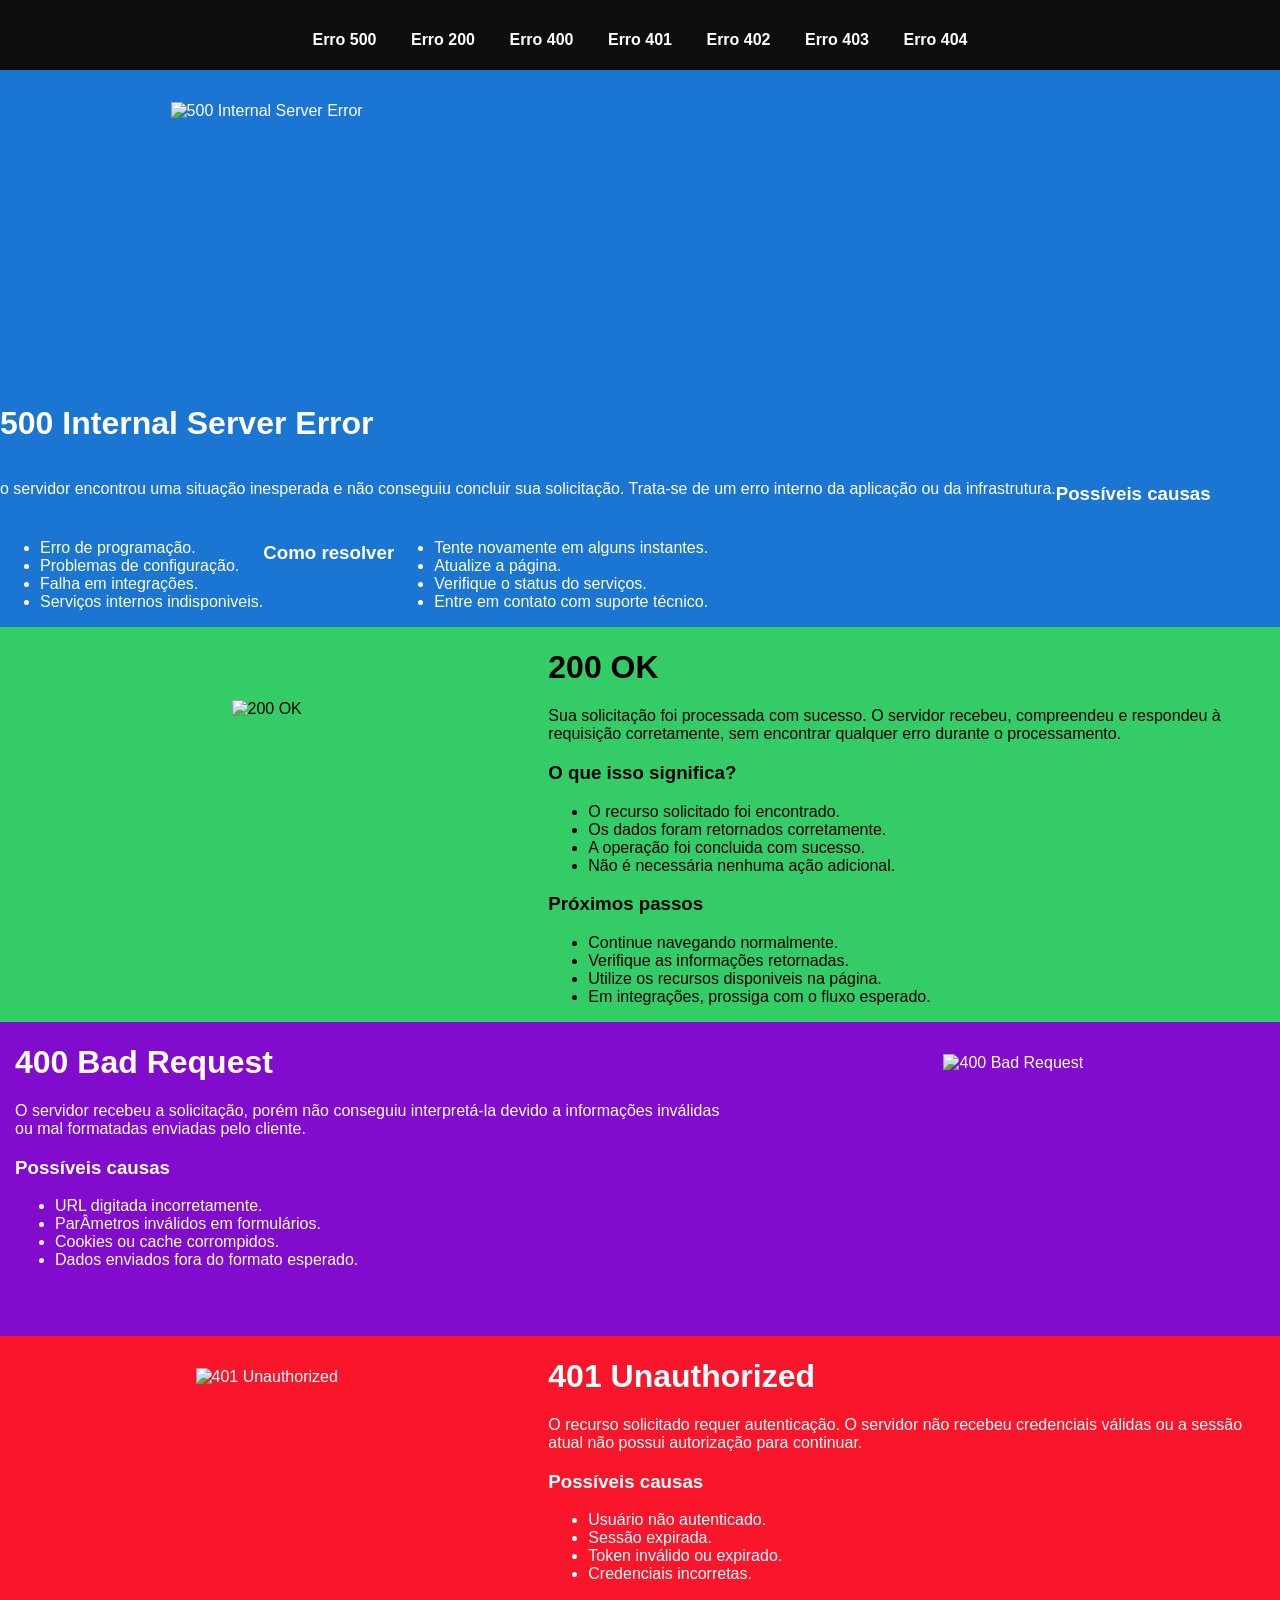
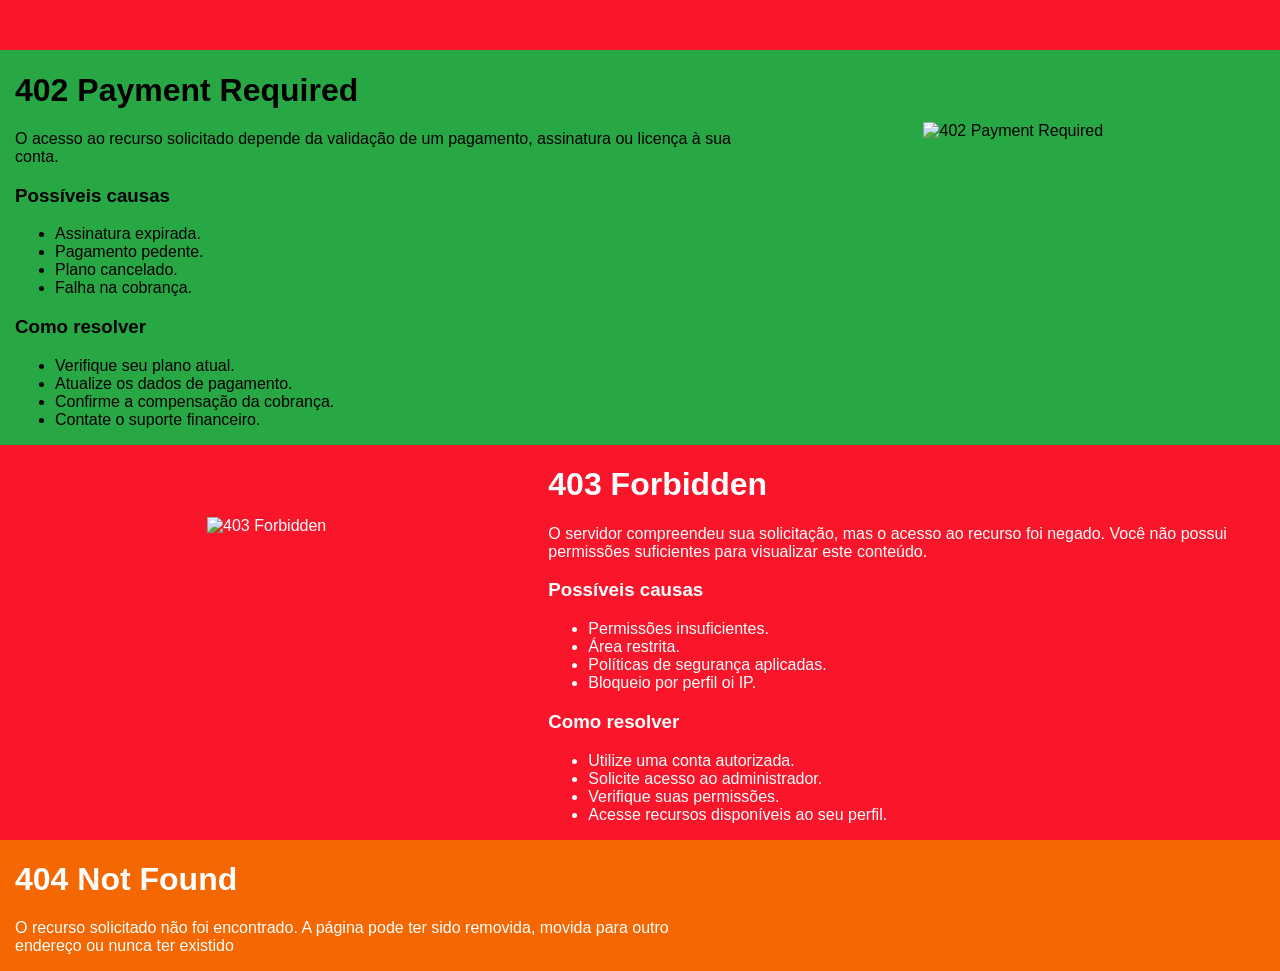
==== website/index.html @ 594a4f5f "aula dia 18" ====
<!DOCTYPE html>
<html lang="en">
<head>
    <meta charset="UTF-8">
    <meta name="viewport" content="width=device-width, initial-scale=1.0">
    <title>website</title>
    <link rel="stylesheet" href="estilos.css">
</head>
<body>
    <div class="barra-navegacao">
        <a href="#ERROR_500" class="btn">Erro 500</a>
        <a href="ERROR_200" class="btn">Erro 200</a>
        <a href="ERROR_400" class="btn">Erro 400</a>
        <a href="ERROR_401" class="btn">Erro 401</a>
        <a href="ERROR_402" class="btn">Erro 402</a>
        <a href="ERROR_403" class="btn">Erro 403</a>
        <a href="ERROR_404" class="btn">Erro 404</a>
    </div>

    <!--Seção: ERROR 500 -->
    <div id="ERROR_500" class="linha text-branco" style="background-color: #1B75D2;">
        <div class="col-5 d-flex alinhar-meio p-2">
            <img class="img-error" src="assets/500.svg" alt="500 Internal Server Error">
    </div>

    <div class="col-7"></div>
    <h1>500 Internal Server Error</h1>
    <p>
        o servidor encontrou uma situação inesperada e não conseguiu concluir
        sua solicitação. Trata-se de um erro interno da aplicação ou da infrastrutura.
    </p>

    <h3>Possíveis causas</h3>
    <ul>
        <li>Erro de programação.</li>
        <li>Problemas de configuração.</li>
        <li>Falha em integrações.</li>
        <li>Serviços internos indisponiveis.</li>
    </ul>
    <h3>Como resolver</h3>
    <ul>
        <li>Tente novamente em alguns instantes.</li>
        <li>Atualize a página.</li>
        <li>Verifique o status do serviços.</li>
        <li>Entre em contato com suporte técnico.</li>
    </ul>
    </div>
</div>

<!-- Seção: ERROR 200 -->
 <div id="ERROR_200" class="linha text-preto" style="background-color: #33CC66;">
    <div class="col-5 d-flex alinhar-meio p-2">
        <img class="img-error" src="assets/200.svg" alt="200 OK">
 </div>

 <div class="col-7">
    <h1>200 OK</h1>
    <p>
        Sua solicitação foi processada com sucesso. O servidor recebeu, compreendeu 
        e respondeu à requisição corretamente, sem encontrar qualquer erro durante
        o processamento.
        
        <h3>O que isso significa?</h3>
        <ul>
            <li>O recurso  solicitado foi encontrado.</li>
            <li>Os dados foram retornados corretamente.</li>
            <li>A operação foi concluida com sucesso.</li>
            <li>Não é necessária nenhuma ação adicional.</li>
        </ul>

        <h3>Próximos passos</h3>
        <ul>
            <li>Continue navegando normalmente.</li>
            <li>Verifique as informações retornadas.</li>
            <li>Utilize os recursos disponiveis na página.</li>
            <li>Em integrações, prossiga com o fluxo esperado.</li>
        </ul>
    </div>
 </div>

 <!-- Seção: ERROR 400 -->
  <div id="ERROR_400" class="linha text-branco" style="background-color: #820CCD;">
    <div class="col-7">
        <h1>400 Bad Request</h1>
        <p>
            O servidor recebeu a solicitação, porém não conseguiu interpretá-la devido
            a informações inválidas ou mal formatadas enviadas pelo cliente.
        </p>

        <h3>Possíveis causas</h3>
        <ul>
            <li>URL digitada incorretamente.</li>
            <li>ParÂmetros inválidos em formulários.</li>
            <li>Cookies ou cache corrompidos.</li>
            <li>Dados enviados fora do formato esperado.</li>
        </ul>
  </div>

  <div class="col-5 d-flex alinhar-meio p-2">
    <img class="img-error" src="assets/400.svg" alt="400 Bad Request">
  </div>
  </div>

  <!-- Seção: ERROR 401 -->
   <div id="ERROR_401" class="linha text-branco" style="background-color: #F9152A;">
    <div class="col-5 d-flex alinhar-meio p-2">
        <img class="img-error" src="assets/401.svg" alt="401 Unauthorized">
   </div>

   <div class="col-7">
    <h1>401 Unauthorized</h1>
    <p>
        O recurso solicitado requer autenticação. O servidor não recebeu credenciais
        válidas ou a sessão atual não possui autorização para continuar.
    </p>

    <h3>Possíveis causas</h3>
    <ul>
        <li>Usuário não autenticado.</li>
        <li>Sessão expirada.</li>
        <li>Token inválido ou expirado.</li>
        <li>Credenciais incorretas.</li>
    </ul>
   </div>
 </div>
  <!-- Seção: ERROR 402 -->
   <div id="ERROR_402" class="linha" style="background-color: #28A745;">
    <div class="col-7">
        <h1>402 Payment Required</h1>
        <p>
            O acesso ao recurso solicitado depende da validação de um pagamento,
            assinatura ou licença à sua conta.
        </p>

        <h3>Possíveis causas</h3>
        <ul>
            <li>Assinatura expirada.</li>
            <li>Pagamento pedente.</li>
            <li>Plano cancelado.</li>
            <li>Falha na cobrança.</li>
        </ul>

        <h3>Como resolver</h3>
        <ul>
            <li>Verifique seu plano atual.</li>
            <li>Atualize os dados de pagamento.</li>
            <li>Confirme a compensação da cobrança.</li>
            <li>Contate o suporte financeiro.</li>
        </ul>
   </div>
      <div class="col-5 d-flex alinhar-meio p-2">
        <img class="img-error" src="assets/402.svg" alt="402 Payment Required">
      </div>
   </div>
   <!-- Seção: ERROR 403 -->
    <div id="ERROR_403" class="linha text-branco" style="background-color: #F9152A;"">
        <div class="col-5 d-flex alinhar-meio p-2">
            <img class="img-error" src="assets/403.svg" alt="403 Forbidden">
        </div>
    <div class="col-7">
        <h1>403 Forbidden</h1>
        <p>
            O servidor compreendeu sua solicitação, mas o acesso ao recurso foi negado.
            Você não possui permissões suficientes para visualizar este conteúdo.

            <h3>Possíveis causas</h3>
            <ul>
                <li>Permissões insuficientes.</li>
                <li>Área restrita.</li>
                <li>Políticas de segurança aplicadas.</li>
                <li>Bloqueio por perfil oi IP.</li>
            </ul>

            <h3>Como resolver</h3>
            <ul>
                <li>Utilize uma conta autorizada.</li>
                <li>Solicite acesso ao administrador.</li>
                <li>Verifique suas permissões.</li>
                <li>Acesse recursos disponíveis ao seu perfil.</li>
            </ul>
        </div>
    </div>

    <!-- Seção:ERROR 404 -->
     <div id="ERROR_404" class="linha text-branco" style="background-color: #F46701;">
        <div class="col-7">
            <h1>404 Not Found</h1>
            <p>
                O recurso solicitado não foi encontrado. A página pode ter sido removida,
                movida para outro endereço ou nunca ter existido
     </div>
</body>
</html>
---- website/estilos.css ----
/* Base e Fundo */
html,
body{
    margin: 0;
    padding: 0;
    color: #000;
    font-family: Arial, Helvetica, sans-serif;
    background-color: #fff;
}

/*  Componentes Globais */
.barra-navegacao{
    height: 60px;
    padding: 5px 10px;
    top: 0;
    left: 0;
    position: sticky;
    text-align: center;
    background-color: #000000f1;
}

.btn{
    color: #fff;
    font-weight: 700;
    text-decoration: none;
    display: inline-flex;
    align-items: center;
    justify-content: center;
    height: 40px;
    min-height: 60px;
    padding: 5px 15px;
    border-radius: 4px;
}

.btn:hover{
    color: #000;
    background-color: #f3f3f3;
}

/* utilitarios de Espaçamento */
.p-1{padding: 1rem!important;}
.p-2{padding: 2rem!important;}
.p-3{padding: 3rem!important;}
.p-4{padding: 4rem!important;}
.p-5{padding: 5rem!important;}

/* Cores de Texto e Midia */
.text-branco{color: #fff !important;}
.text-preto{color: #000 !important;}

.img-error{
    width: auto;
    height: 250px;
    object-fit: contain;
    margin: 0 auto;
    display: block;
}

/* Sistema de Grid e Layout */
.linha{
    display: flex;
    flex-wrap: wrap;
    align-items: stretch;
}

[class^="col-"]{
    padding: 0 15px;
    box-sizing: border-box;
}

.col-1 {width: 8.333%;}
.col-2{width: 16.666%;}
.col-3{width: 25%;}
.col-4{width: 33.333%;}
.col-5{width: 41.666%;}
.col-6{width: 50%;}
.col-7{width: 58.333%;}
.col-8{width: 66.666%;}
.col-9{width: 75%;}
.col-10{width: 83.333%;}
.col-11{width: 91.666%;}
.col-12{width: 100%;}

.d-flex{
    display: flex;
}

.alinhar-meio{
    align-items: center;
}
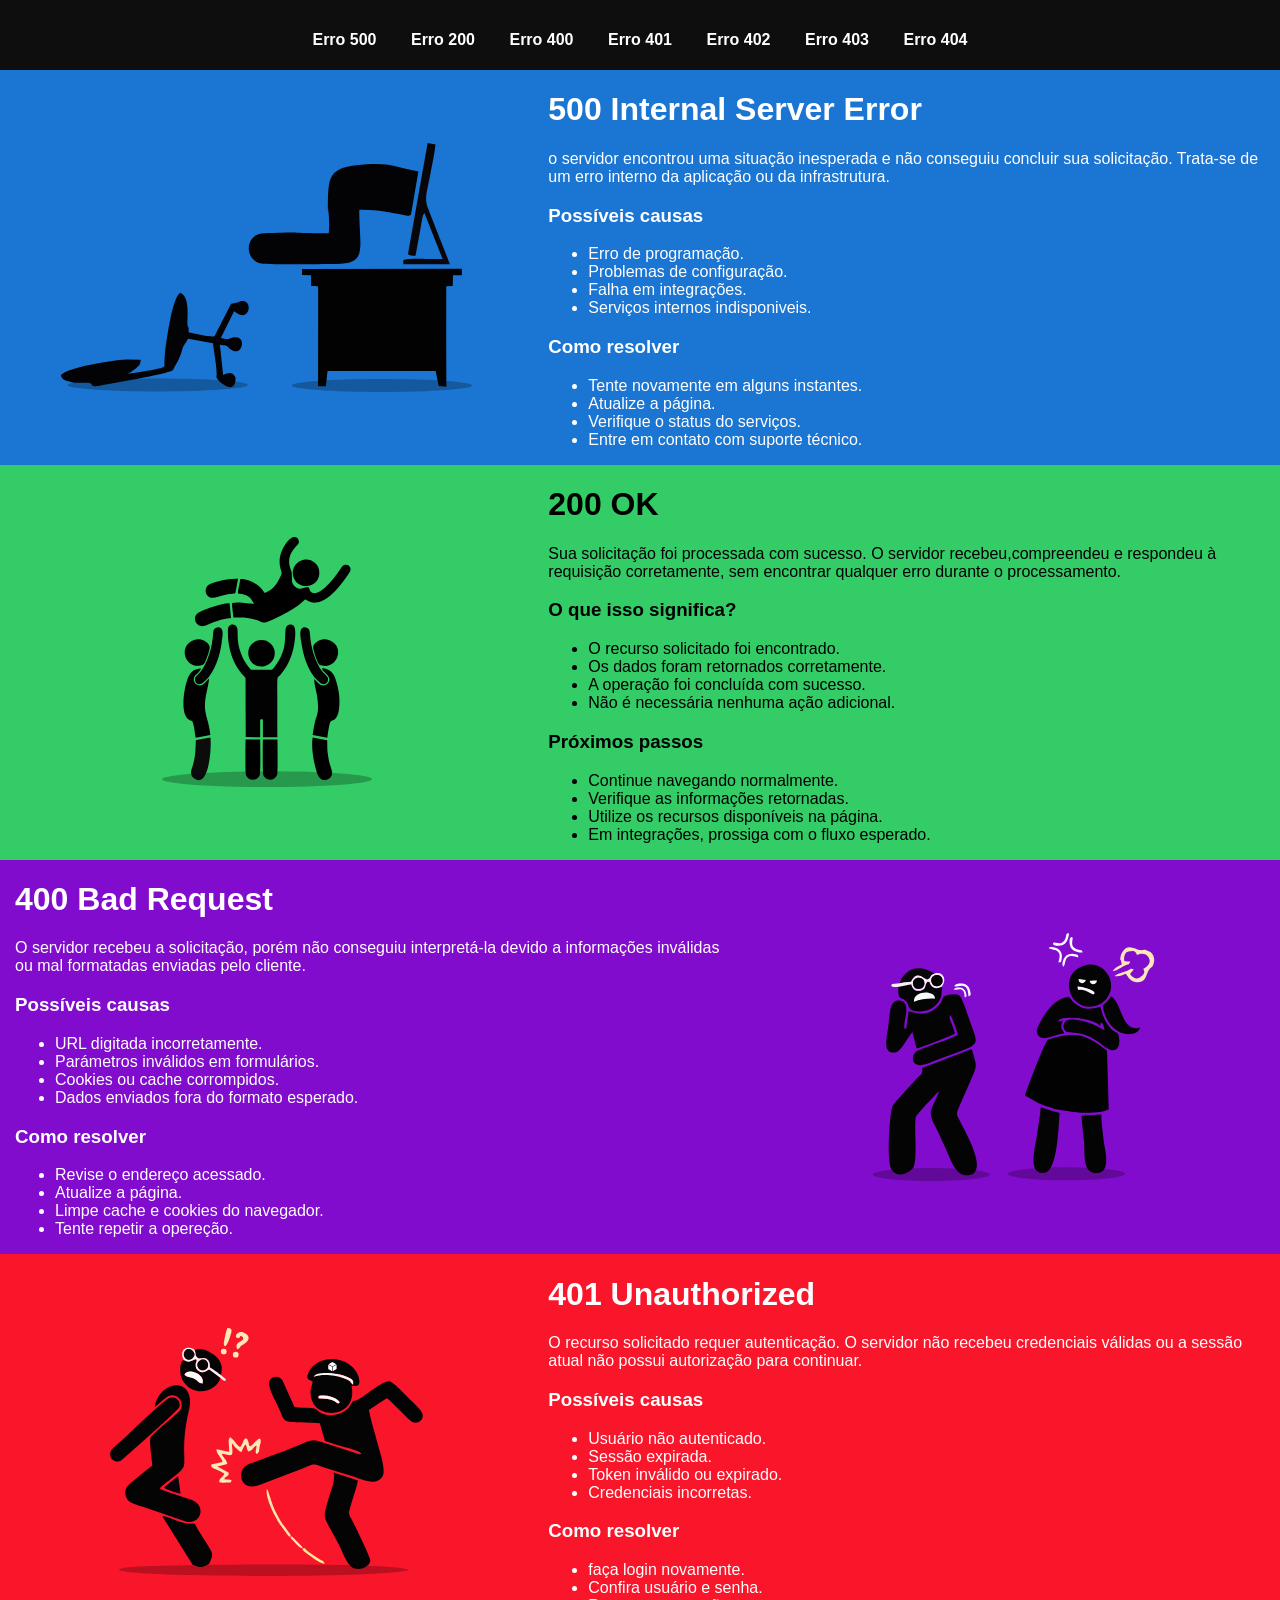
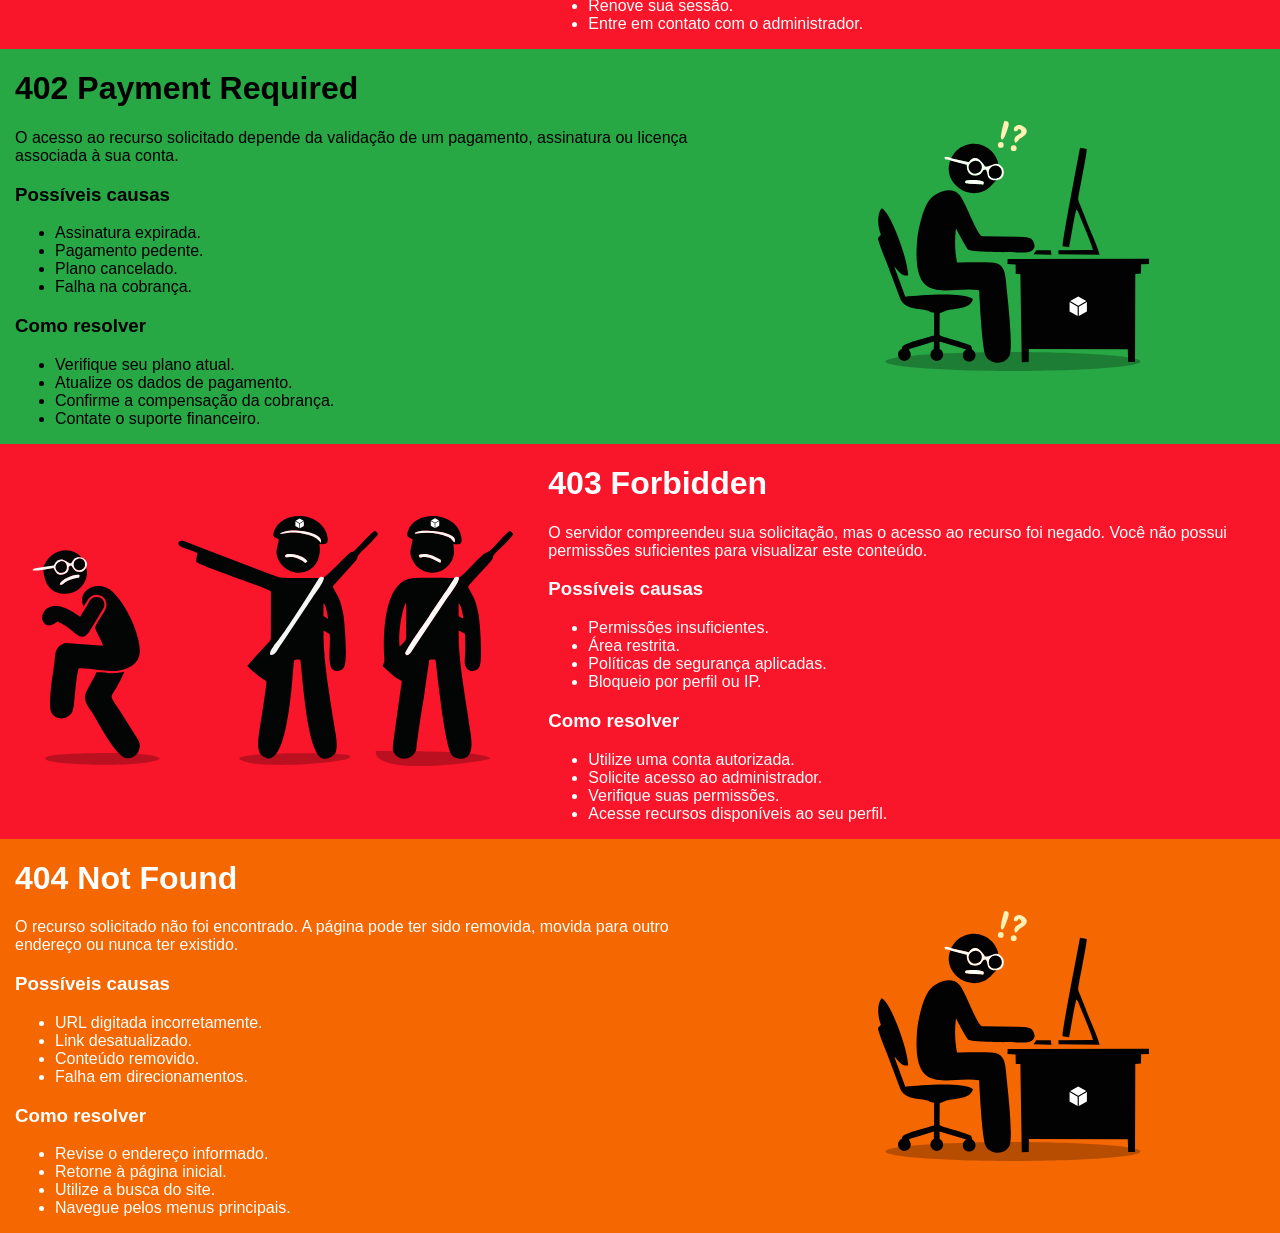
==== commit 0537edfa: "save to compare" ====
--- a/website/index.html
+++ b/website/index.html
@@ -9,12 +9,12 @@
 <body>
     <div class="barra-navegacao">
         <a href="#ERROR_500" class="btn">Erro 500</a>
-        <a href="ERROR_200" class="btn">Erro 200</a>
-        <a href="ERROR_400" class="btn">Erro 400</a>
-        <a href="ERROR_401" class="btn">Erro 401</a>
-        <a href="ERROR_402" class="btn">Erro 402</a>
-        <a href="ERROR_403" class="btn">Erro 403</a>
-        <a href="ERROR_404" class="btn">Erro 404</a>
+        <a href="#ERROR_200" class="btn">Erro 200</a>
+        <a href="#ERROR_400" class="btn">Erro 400</a>
+        <a href="#ERROR_401" class="btn">Erro 401</a>
+        <a href="#ERROR_402" class="btn">Erro 402</a>
+        <a href="#ERROR_403" class="btn">Erro 403</a>
+        <a href="#ERROR_404" class="btn">Erro 404</a>
     </div>
 
     <!--Seção: ERROR 500 -->
@@ -23,12 +23,13 @@
             <img class="img-error" src="assets/500.svg" alt="500 Internal Server Error">
     </div>
 
-    <div class="col-7"></div>
+    <div class="col-7">
     <h1>500 Internal Server Error</h1>
     <p>
         o servidor encontrou uma situação inesperada e não conseguiu concluir
         sua solicitação. Trata-se de um erro interno da aplicação ou da infrastrutura.
     </p>
+    
 
     <h3>Possíveis causas</h3>
     <ul>
@@ -56,15 +57,16 @@
  <div class="col-7">
     <h1>200 OK</h1>
     <p>
-        Sua solicitação foi processada com sucesso. O servidor recebeu, compreendeu 
+        Sua solicitação foi processada com sucesso. O servidor recebeu,compreendeu 
         e respondeu à requisição corretamente, sem encontrar qualquer erro durante
         o processamento.
+    </p>
         
         <h3>O que isso significa?</h3>
         <ul>
             <li>O recurso  solicitado foi encontrado.</li>
             <li>Os dados foram retornados corretamente.</li>
-            <li>A operação foi concluida com sucesso.</li>
+            <li>A operação foi concluída com sucesso.</li>
             <li>Não é necessária nenhuma ação adicional.</li>
         </ul>
 
@@ -72,7 +74,7 @@
         <ul>
             <li>Continue navegando normalmente.</li>
             <li>Verifique as informações retornadas.</li>
-            <li>Utilize os recursos disponiveis na página.</li>
+            <li>Utilize os recursos disponíveis na página.</li>
             <li>Em integrações, prossiga com o fluxo esperado.</li>
         </ul>
     </div>
@@ -90,15 +92,23 @@
         <h3>Possíveis causas</h3>
         <ul>
             <li>URL digitada incorretamente.</li>
-            <li>ParÂmetros inválidos em formulários.</li>
+            <li>Parámetros inválidos em formulários.</li>
             <li>Cookies ou cache corrompidos.</li>
             <li>Dados enviados fora do formato esperado.</li>
         </ul>
-  </div>
+        
+        <h3>Como resolver</h3>
+        <ul>
+            <li>Revise o endereço acessado.</li>
+            <li>Atualize a página.</li>
+            <li>Limpe cache e cookies do navegador.</li>
+            <li>Tente repetir a opereção.</li>
+        </ul>
+    </div>
 
   <div class="col-5 d-flex alinhar-meio p-2">
     <img class="img-error" src="assets/400.svg" alt="400 Bad Request">
-  </div>
+    </div>
   </div>
 
   <!-- Seção: ERROR 401 -->
@@ -106,6 +116,7 @@
     <div class="col-5 d-flex alinhar-meio p-2">
         <img class="img-error" src="assets/401.svg" alt="401 Unauthorized">
    </div>
+   
 
    <div class="col-7">
     <h1>401 Unauthorized</h1>
@@ -121,15 +132,24 @@
         <li>Token inválido ou expirado.</li>
         <li>Credenciais incorretas.</li>
     </ul>
+   
+    <h3>Como resolver</h3>
+    <ul>
+        <li>faça login novamente.</li>
+        <li>Confira usuário e senha.</li>
+        <li>Renove sua sessão.</li>
+        <li>Entre em contato com o administrador.</li>
+    </ul>
    </div>
  </div>
+
   <!-- Seção: ERROR 402 -->
    <div id="ERROR_402" class="linha" style="background-color: #28A745;">
     <div class="col-7">
         <h1>402 Payment Required</h1>
         <p>
             O acesso ao recurso solicitado depende da validação de um pagamento,
-            assinatura ou licença à sua conta.
+            assinatura ou licença associada à sua conta.
         </p>
 
         <h3>Possíveis causas</h3>
@@ -152,11 +172,13 @@
         <img class="img-error" src="assets/402.svg" alt="402 Payment Required">
       </div>
    </div>
+
    <!-- Seção: ERROR 403 -->
     <div id="ERROR_403" class="linha text-branco" style="background-color: #F9152A;"">
         <div class="col-5 d-flex alinhar-meio p-2">
             <img class="img-error" src="assets/403.svg" alt="403 Forbidden">
         </div>
+
     <div class="col-7">
         <h1>403 Forbidden</h1>
         <p>
@@ -168,7 +190,7 @@
                 <li>Permissões insuficientes.</li>
                 <li>Área restrita.</li>
                 <li>Políticas de segurança aplicadas.</li>
-                <li>Bloqueio por perfil oi IP.</li>
+                <li>Bloqueio por perfil ou IP.</li>
             </ul>
 
             <h3>Como resolver</h3>
@@ -187,7 +209,28 @@
             <h1>404 Not Found</h1>
             <p>
                 O recurso solicitado não foi encontrado. A página pode ter sido removida,
-                movida para outro endereço ou nunca ter existido
-     </div>
+                movida para outro endereço ou nunca ter existido.
+
+                <h3>Possíveis causas</h3>
+                <ul>
+                    <li>URL digitada incorretamente.</li>
+                    <li>Link desatualizado.</li>
+                    <li>Conteúdo removido.</li>
+                    <li>Falha em direcionamentos.</li>
+                </ul>
+
+                <h3>Como resolver</h3>
+                <ul>
+                    <li>Revise o endereço informado.</li>
+                    <li>Retorne à página inicial.</li>
+                    <li>Utilize a busca do site.</li>
+                    <li>Navegue pelos menus principais.</li>
+                </ul>
+            </div>
+
+            <div class="col-5 d-flex alinhar-meio p-2">
+                <img class="img-error" src="assets/404.svg" alt="404 Not Found">
+            </div>
+        </div>
 </body>
 </html>
--- a/website/estilos.css
+++ b/website/estilos.css
@@ -45,8 +45,8 @@
 .p-5{padding: 5rem!important;}
 
 /* Cores de Texto e Midia */
-.text-branco{color: #fff !important;}
-.text-preto{color: #000 !important;}
+.text-branco{color: #fff !important; }
+.text-preto{color: #000 !important; }
 
 .img-error{
     width: auto;
@@ -68,18 +68,18 @@
     box-sizing: border-box;
 }
 
-.col-1 {width: 8.333%;}
-.col-2{width: 16.666%;}
-.col-3{width: 25%;}
-.col-4{width: 33.333%;}
-.col-5{width: 41.666%;}
-.col-6{width: 50%;}
-.col-7{width: 58.333%;}
-.col-8{width: 66.666%;}
-.col-9{width: 75%;}
-.col-10{width: 83.333%;}
-.col-11{width: 91.666%;}
-.col-12{width: 100%;}
+.col-1 {width: 8.333%; }
+.col-2{width: 16.666%; }
+.col-3{width: 25%; }
+.col-4{width: 33.333%; }
+.col-5{width: 41.666%; }
+.col-6{width: 50%; }
+.col-7{width: 58.333%; }
+.col-8{width: 66.666%; }
+.col-9{width: 75%; }
+.col-10{width: 83.333%; }
+.col-11{width: 91.666%; }
+.col-12{width: 100%; }
 
 .d-flex{
     display: flex;
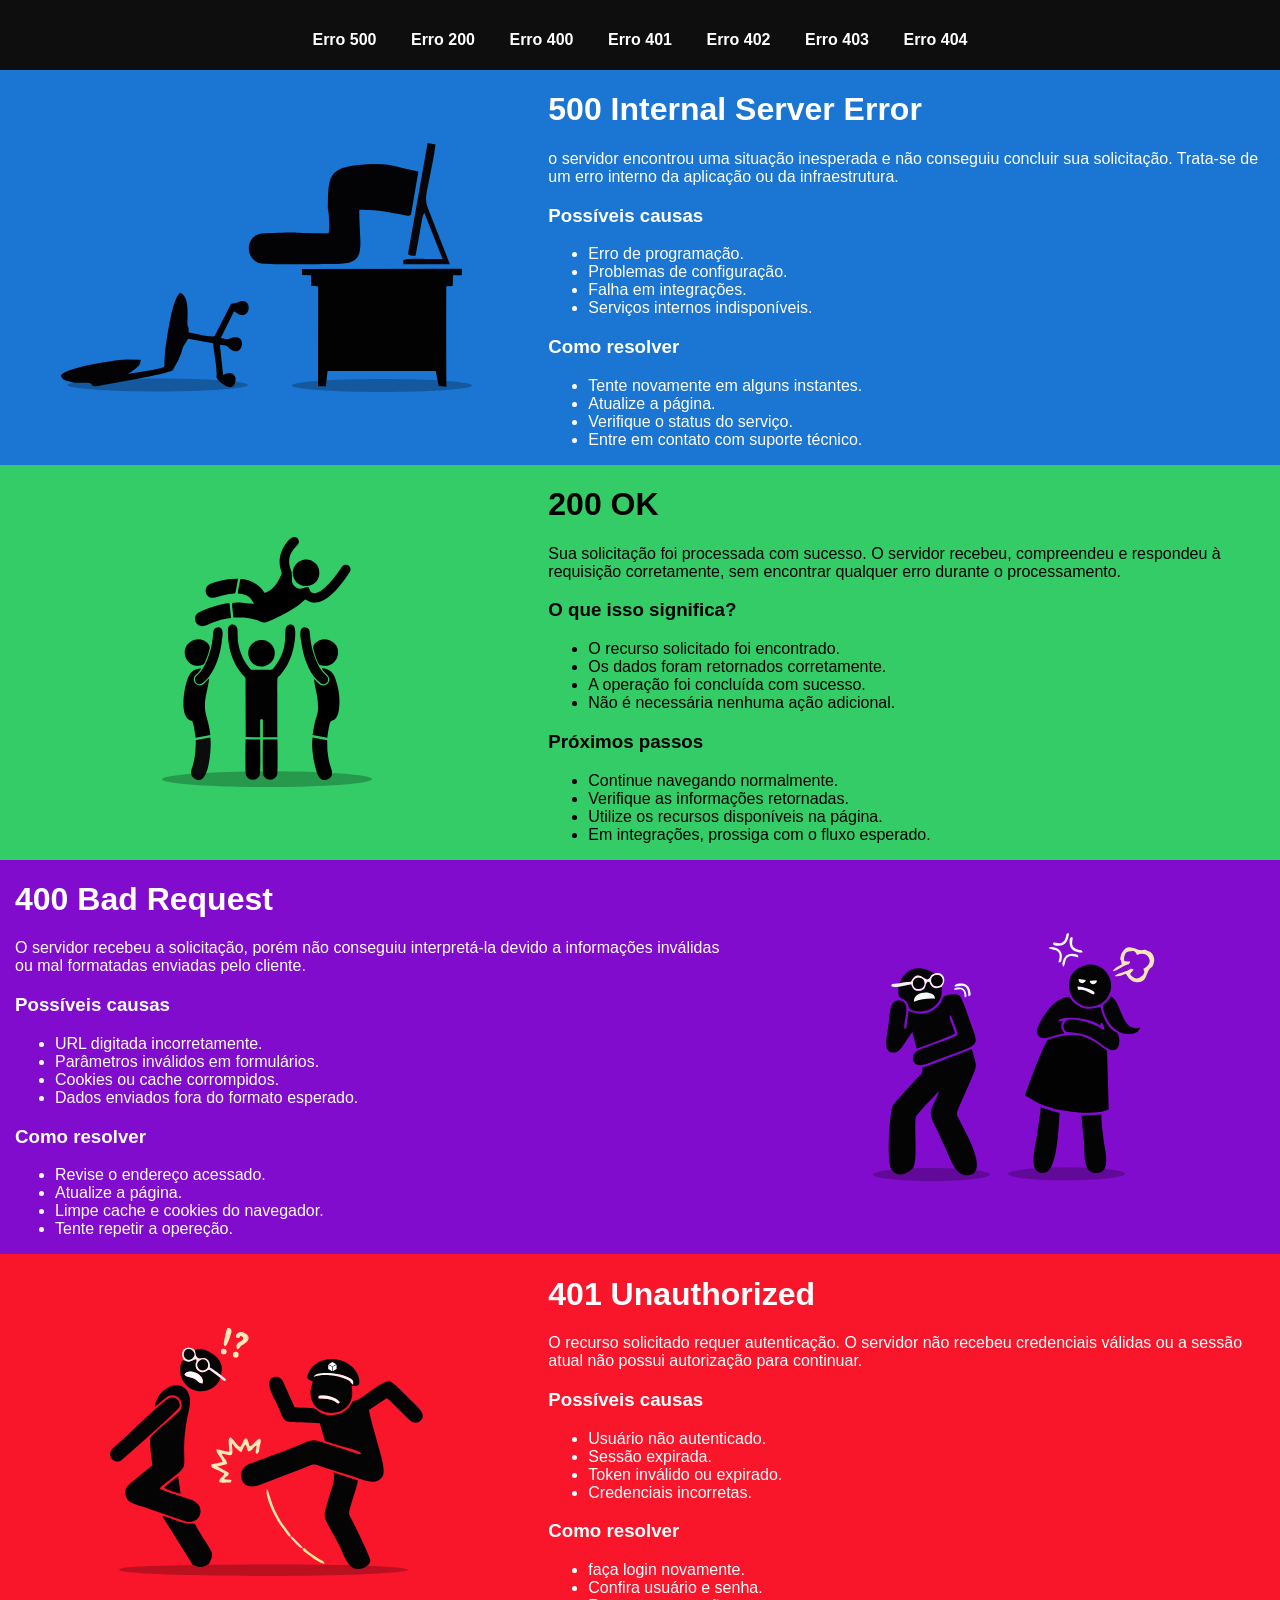
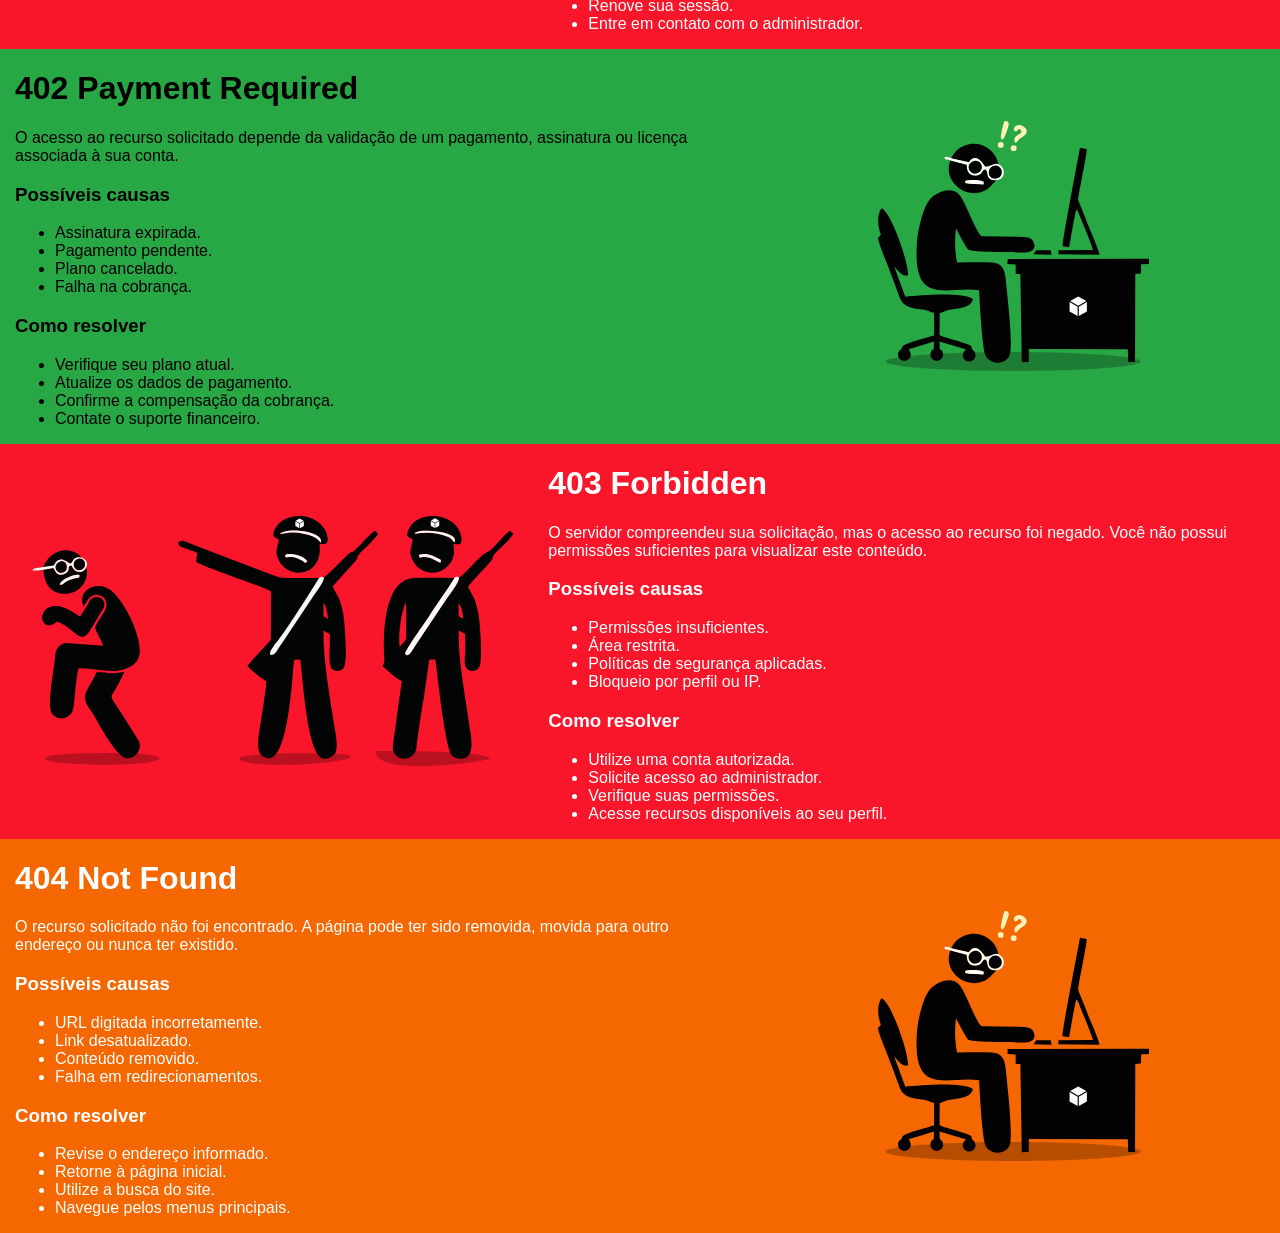
==== commit ae6752f7: "envio da PROVA" ====
--- a/website/index.html
+++ b/website/index.html
@@ -1,11 +1,13 @@
 <!DOCTYPE html>
-<html lang="en">
+<html lang="pt-br">
+
 <head>
     <meta charset="UTF-8">
     <meta name="viewport" content="width=device-width, initial-scale=1.0">
-    <title>website</title>
+    <title>Base web</title>
     <link rel="stylesheet" href="estilos.css">
 </head>
+
 <body>
     <div class="barra-navegacao">
         <a href="#ERROR_500" class="btn">Erro 500</a>
@@ -27,7 +29,7 @@
     <h1>500 Internal Server Error</h1>
     <p>
         o servidor encontrou uma situação inesperada e não conseguiu concluir
-        sua solicitação. Trata-se de um erro interno da aplicação ou da infrastrutura.
+        sua solicitação. Trata-se de um erro interno da aplicação ou da infraestrutura.
     </p>
     
 
@@ -36,13 +38,14 @@
         <li>Erro de programação.</li>
         <li>Problemas de configuração.</li>
         <li>Falha em integrações.</li>
-        <li>Serviços internos indisponiveis.</li>
-    </ul>
+        <li>Serviços internos indisponíveis.</li>
+    </ul>
+
     <h3>Como resolver</h3>
     <ul>
         <li>Tente novamente em alguns instantes.</li>
         <li>Atualize a página.</li>
-        <li>Verifique o status do serviços.</li>
+        <li>Verifique o status do serviço.</li>
         <li>Entre em contato com suporte técnico.</li>
     </ul>
     </div>
@@ -57,7 +60,7 @@
  <div class="col-7">
     <h1>200 OK</h1>
     <p>
-        Sua solicitação foi processada com sucesso. O servidor recebeu,compreendeu 
+        Sua solicitação foi processada com sucesso. O servidor recebeu, compreendeu
         e respondeu à requisição corretamente, sem encontrar qualquer erro durante
         o processamento.
     </p>
@@ -92,7 +95,7 @@
         <h3>Possíveis causas</h3>
         <ul>
             <li>URL digitada incorretamente.</li>
-            <li>Parámetros inválidos em formulários.</li>
+            <li>Parâmetros inválidos em formulários.</li>
             <li>Cookies ou cache corrompidos.</li>
             <li>Dados enviados fora do formato esperado.</li>
         </ul>
@@ -155,7 +158,7 @@
         <h3>Possíveis causas</h3>
         <ul>
             <li>Assinatura expirada.</li>
-            <li>Pagamento pedente.</li>
+            <li>Pagamento pendente.</li>
             <li>Plano cancelado.</li>
             <li>Falha na cobrança.</li>
         </ul>
@@ -184,6 +187,8 @@
         <p>
             O servidor compreendeu sua solicitação, mas o acesso ao recurso foi negado.
             Você não possui permissões suficientes para visualizar este conteúdo.
+
+        </p>
 
             <h3>Possíveis causas</h3>
             <ul>
@@ -210,13 +215,14 @@
             <p>
                 O recurso solicitado não foi encontrado. A página pode ter sido removida,
                 movida para outro endereço ou nunca ter existido.
+            </p>
 
                 <h3>Possíveis causas</h3>
                 <ul>
                     <li>URL digitada incorretamente.</li>
                     <li>Link desatualizado.</li>
                     <li>Conteúdo removido.</li>
-                    <li>Falha em direcionamentos.</li>
+                    <li>Falha em redirecionamentos.</li>
                 </ul>
 
                 <h3>Como resolver</h3>
@@ -233,4 +239,5 @@
             </div>
         </div>
 </body>
+
 </html>
--- a/website/estilos.css
+++ b/website/estilos.css
@@ -38,11 +38,11 @@
 }
 
 /* utilitarios de Espaçamento */
-.p-1{padding: 1rem!important;}
-.p-2{padding: 2rem!important;}
-.p-3{padding: 3rem!important;}
-.p-4{padding: 4rem!important;}
-.p-5{padding: 5rem!important;}
+.p-1 { padding: 1rem !important; } 
+.p-2 { padding: 2rem !important; }
+.p-3 { padding: 3rem !important; }
+.p-4 { padding: 4rem !important; }
+.p-5 { padding: 5rem !important; }
 
 /* Cores de Texto e Midia */
 .text-branco{color: #fff !important; }
@@ -68,7 +68,7 @@
     box-sizing: border-box;
 }
 
-.col-1 {width: 8.333%; }
+.col-1{width: 8.333%; }
 .col-2{width: 16.666%; }
 .col-3{width: 25%; }
 .col-4{width: 33.333%; }
